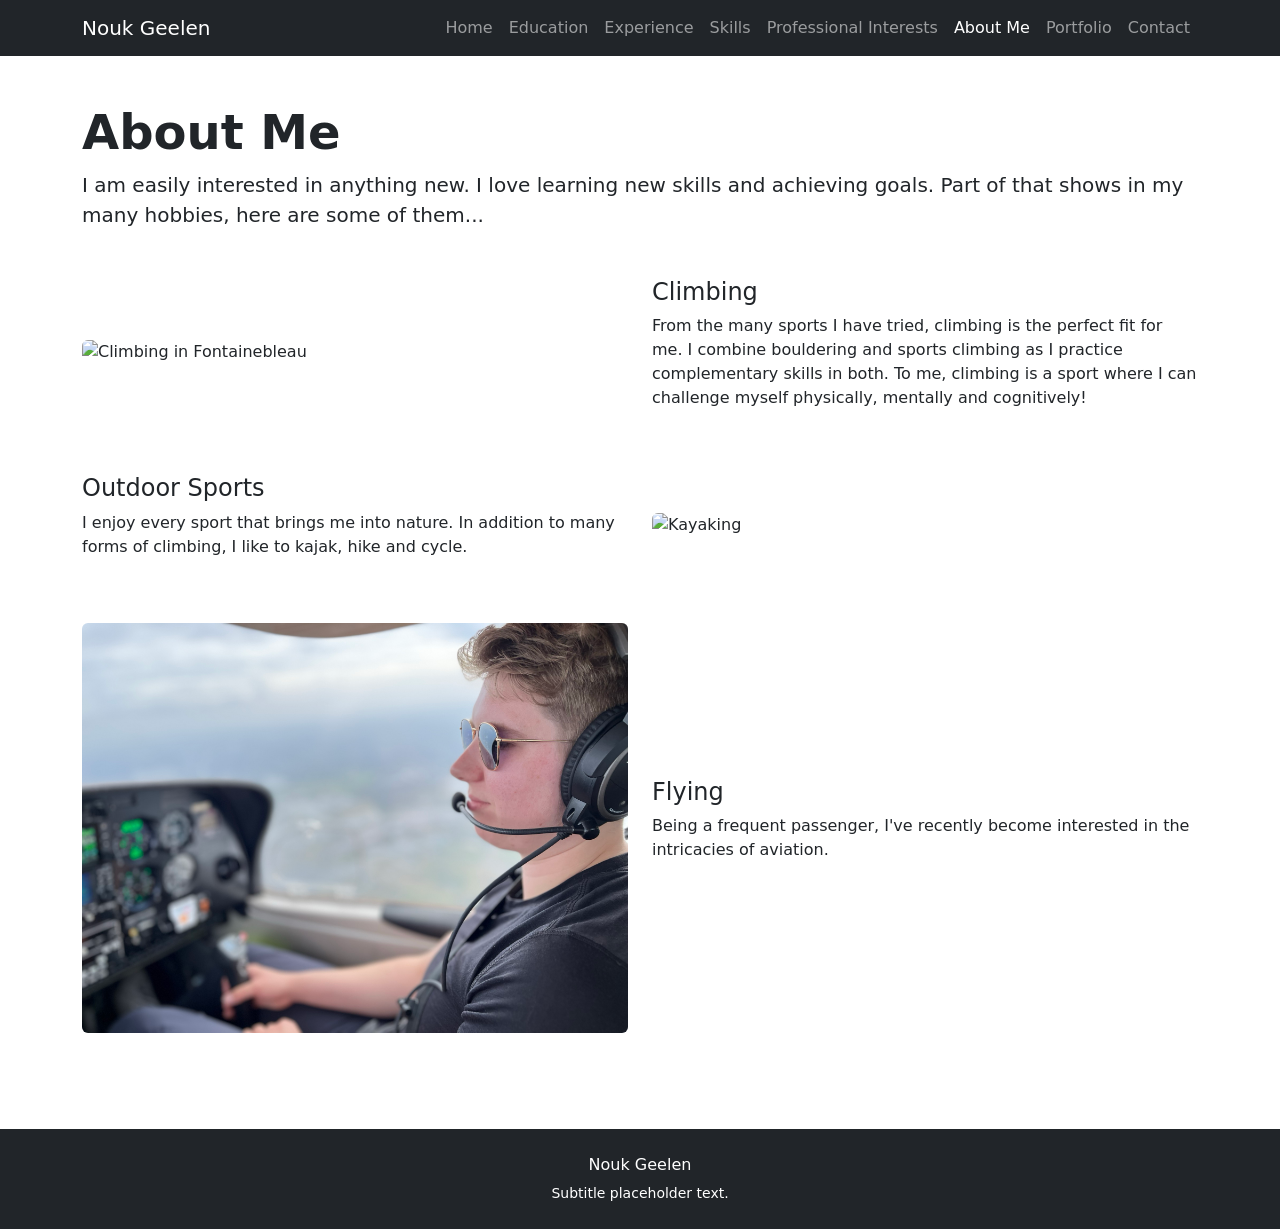
==== pages/about.html @ 08773cd5 "about me" ====
<!DOCTYPE html>
<html lang="nl">
<head>
    <meta charset="UTF-8">
    <meta name="viewport" content="width=device-width, initial-scale=1.0">
    <title>About me - Nouk Geelen</title>

    <!-- Bootstrap 5 CSS -->
    <link href="https://cdn.jsdelivr.net/npm/bootstrap@5.3.8/dist/css/bootstrap.min.css"
          rel="stylesheet">

    <!-- Custom stylesheet -->
    <link rel="stylesheet" href="../css/style.css">
</head>
<body>

    <!-- Navigation -->
    <nav class="navbar navbar-expand-lg navbar-dark bg-dark">
        <div class="container">
            <a class="navbar-brand" href="../index.html">Nouk Geelen</a>

            <button class="navbar-toggler" type="button"
                    data-bs-toggle="collapse" data-bs-target="#mainNav"
                    aria-controls="mainNav" aria-expanded="false"
                    aria-label="Toggle navigation">
                <span class="navbar-toggler-icon"></span>
            </button>

            <div class="collapse navbar-collapse" id="mainNav">
                <ul class="navbar-nav ms-auto">
                    <li class="nav-item">
                        <a class="nav-link" href="../index.html">Home</a>
                    </li>
                    <li class="nav-item">
                        <a class="nav-link" href="education.html">Education</a>
                    </li>
                    <li class="nav-item">
                        <a class="nav-link" href="experience.html">Experience</a>
                    </li>
                    <li class="nav-item">
                        <a class="nav-link" href="skills.html">Skills</a>
                    </li>
                    <li class="nav-item">
                        <a class="nav-link" href="interests.html">Professional Interests</a>
                    </li>
                    <li class="nav-item">
                        <a class="nav-link active" href="about.html">About Me</a>
                    </li>
                    <li class="nav-item">
                        <a class="nav-link" href="portfolio.html">Portfolio</a>
                    </li>
                    <li class="nav-item">
                        <a class="nav-link" href="contact.html">Contact</a>
                    </li>
                </ul>
            </div>
        </div>
    </nav>

    <!-- Main content -->
    <main class="container my-5">
        <h1 class="display-5 fw-bold mb-2">About Me</h1>
        <p class="lead mb-5">I am easily interested in anything new. I love learning new skills and achieving goals. Part of that shows in my many hobbies, here are some of them...</p>

        <!-- Climbing -->
        <div class="row align-items-center mb-5">
            <div class="col-md-6">
                <img src="../images/climbingcollage.png" alt="Climbing in Fontainebleau"
                     class="img-fluid rounded">
            </div>
            <div class="col-md-6 mt-3 mt-md-0">
                <h2 class="h4">Climbing</h2>
                <p>
                    From the many sports I have tried, climbing is the perfect fit for me. I combine bouldering and sports climbing as I practice complementary skills in both.
                    To me, climbing is a sport where I can challenge myself physically, mentally and cognitively!
                </p>
            </div>
        </div>


        <!-- Outdoor Sports -->
        <div class="row align-items-center mb-5 flex-md-row-reverse">
            <div class="col-md-6">
                <img src="../images/outdoorcollage.png" alt="Kayaking"
                     class="img-fluid rounded">
            </div>
            <div class="col-md-6 mt-3 mt-md-0">
                <h2 class="h4">Outdoor Sports</h2>
                <p>I enjoy every sport that brings me into nature. In addition to many forms of climbing, I like to kajak, hike and cycle.</p>
            </div>
        </div>

        <!-- Flying -->
        <div class="row align-items-center mb-5">
            <div class="col-md-6">
                <img src="../images/FlyingDA40.jpeg" alt="Flying"
                     class="img-fluid rounded">
            </div>
            <div class="col-md-6 mt-3 mt-md-0">
                <h2 class="h4">Flying</h2>
                <p>Being a frequent passenger, I've recently become interested in the intricacies of aviation.</p>
            </div>
        </div>
    </main>

    <!-- Footer -->
    <footer class="bg-dark text-white text-center py-4 mt-auto">
        <div class="container">
            <p class="mb-1">Nouk Geelen</p>
            <small>Subtitle placeholder text.</small>
        </div>
    </footer>

    <!-- Bootstrap 5 JS bundle -->
    <script src="https://cdn.jsdelivr.net/npm/bootstrap@5.3.8/dist/js/bootstrap.bundle.min.js"></script>
</body>
</html>
---- css/style.css ----
/* ==========================================================================
   NoukGeelen.nl — Custom Styles
   ========================================================================== */

:root {
  /* Brand colours – adjust as needed */
  --color-primary: #4a90d9;
  --color-secondary: #6c757d;
  --color-bg: #ffffff;
  --color-text: #212529;
}

/* Basic reset / global defaults */
*,
*::before,
*::after {
  margin: 0;
  padding: 0;
  box-sizing: border-box;
}

body {
    color: var(--color-text);
    background-color: var(--color-bg);
    display: flex;
    flex-direction: column;
    min-height: 100vh;
}

main {
    flex: 1;
}

/* Hero section */
.display-4 {
    color: var(--color-primary);
}

/* pages */
.card {
    border-left: 4px solid var(--color-primary);
}
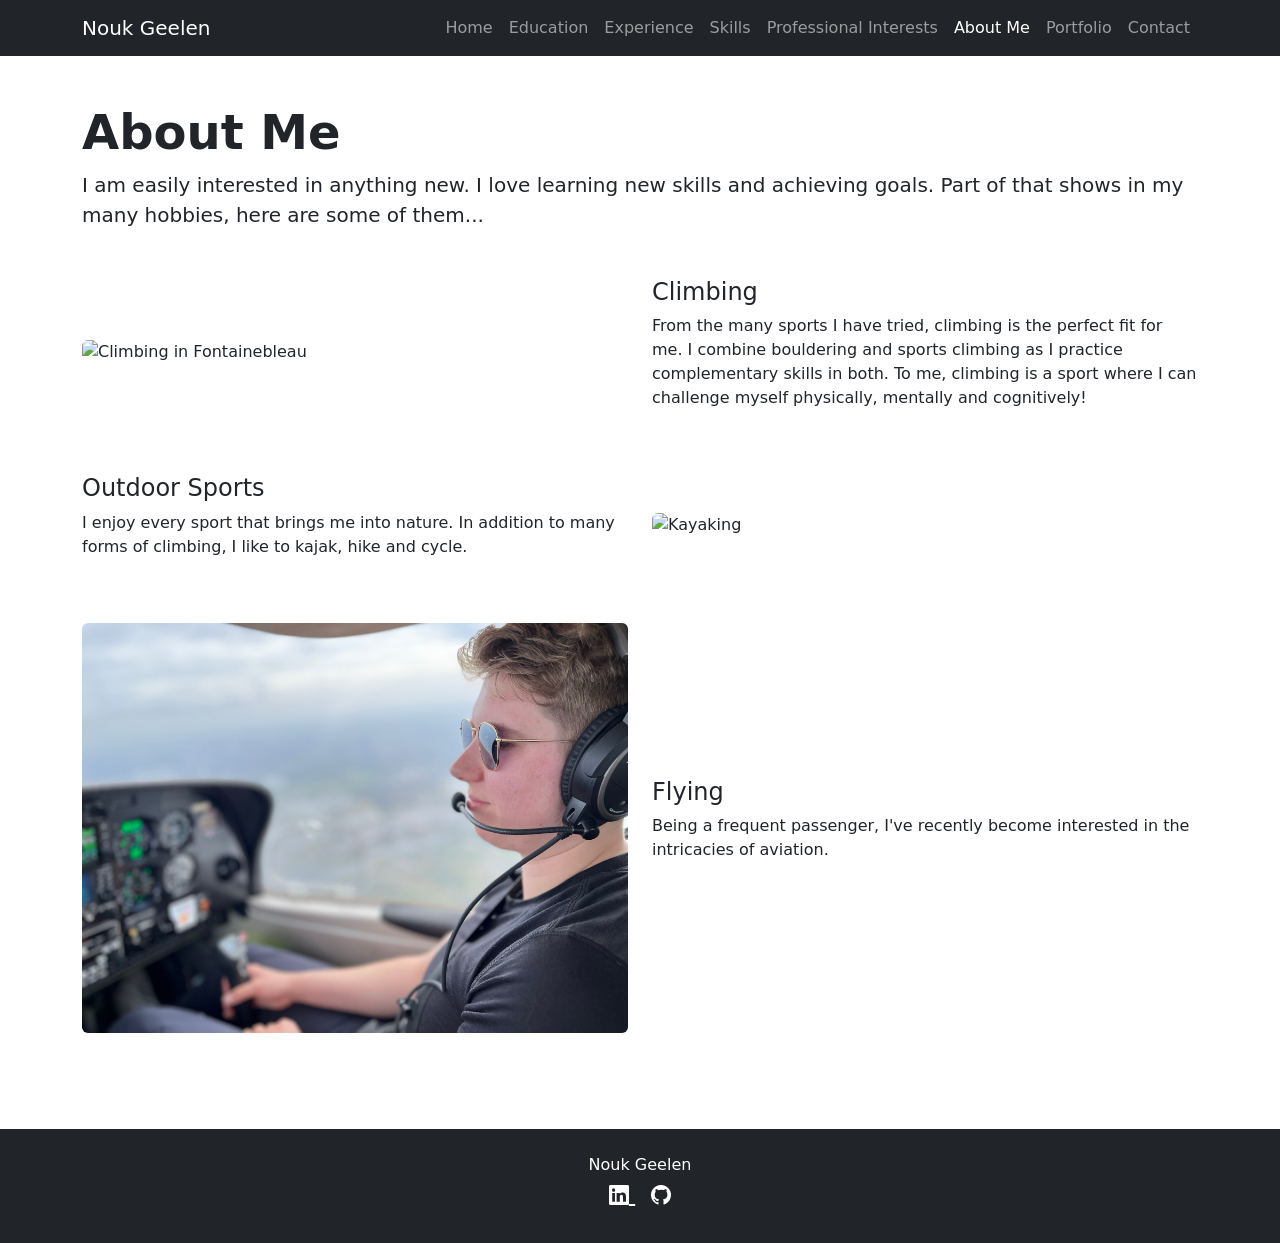
==== commit 3bb6d220: "Added contact icons to footers" ====
--- a/pages/about.html
+++ b/pages/about.html
@@ -8,6 +8,9 @@
     <!-- Bootstrap 5 CSS -->
     <link href="https://cdn.jsdelivr.net/npm/bootstrap@5.3.8/dist/css/bootstrap.min.css"
           rel="stylesheet">
+
+    <!-- Bootstrap Icons -->
+    <link rel="stylesheet" href="https://cdn.jsdelivr.net/npm/bootstrap-icons@1.11.3/font/bootstrap-icons.min.css">
 
     <!-- Custom stylesheet -->
     <link rel="stylesheet" href="../css/style.css">
@@ -107,8 +110,15 @@
     <footer class="bg-dark text-white text-center py-4 mt-auto">
         <div class="container">
             <p class="mb-1">Nouk Geelen</p>
-            <small>Subtitle placeholder text.</small>
-        </div>
+            <div class="mb-2">
+                <a href="https://www.linkedin.com/in/nouk-g-1718b9170/" target="_blank" rel="noopener"
+                   class="text-white me-3 fs-5">
+                    <i class="bi bi-linkedin"></i>
+                </a>
+                <a href="https://github.com/RubberDuckyNouk" target="_blank" rel="noopener"
+                   class="text-white fs-5">
+                    <i class="bi bi-github"></i>
+                </a>
     </footer>
 
     <!-- Bootstrap 5 JS bundle -->
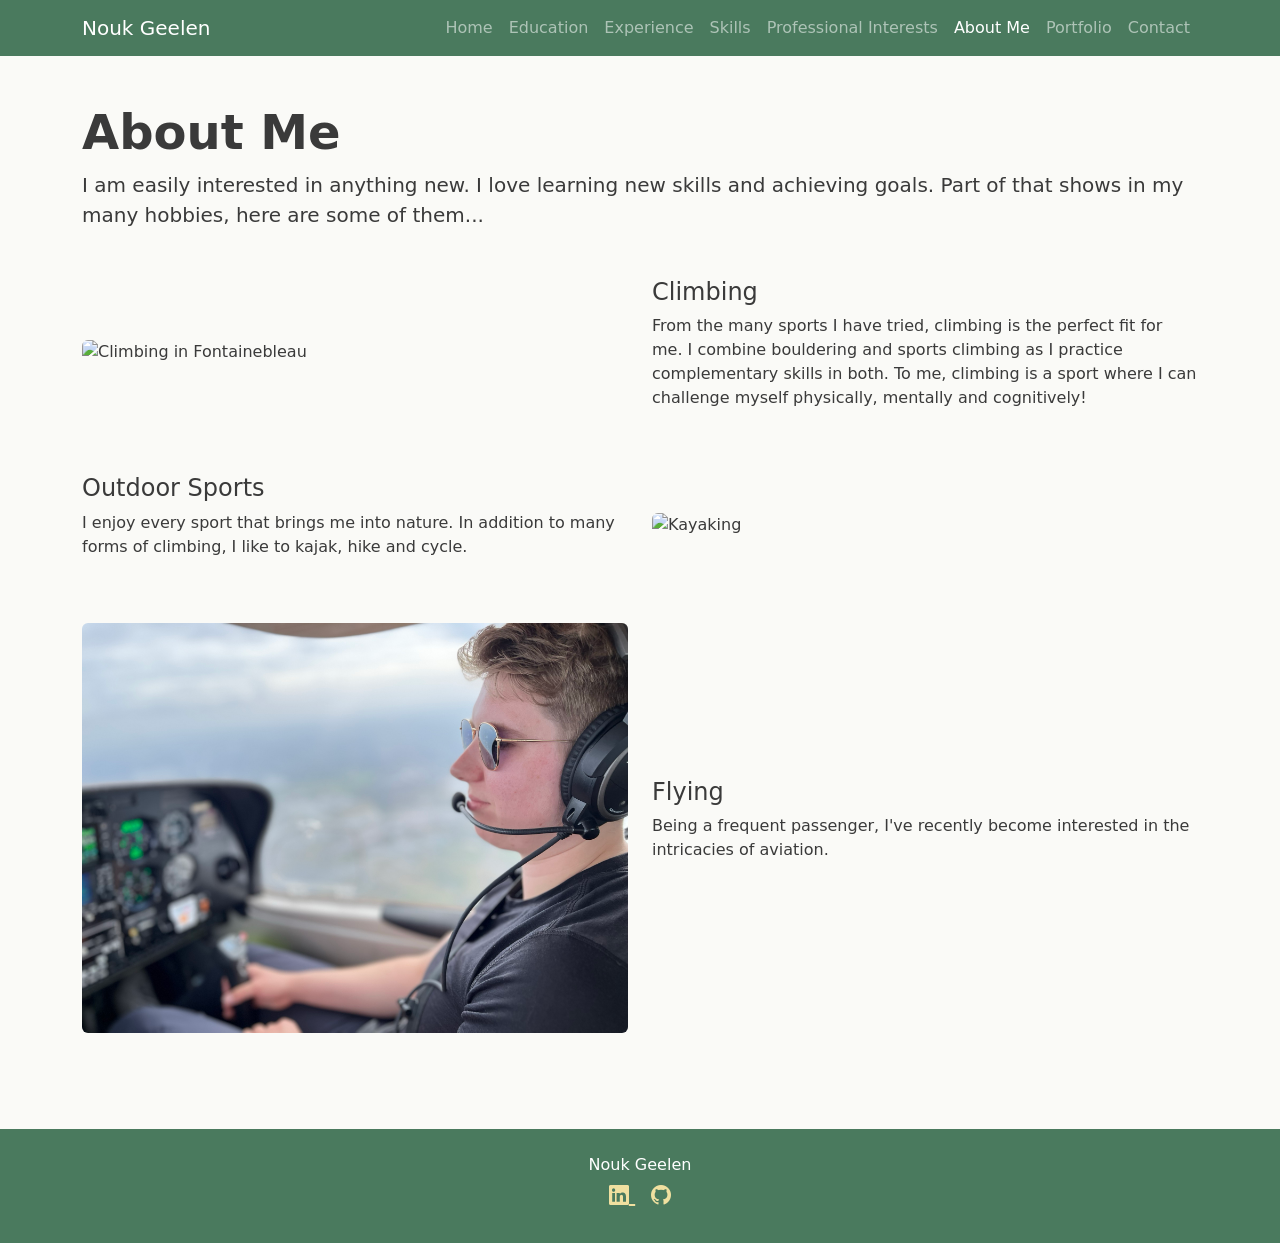
==== commit cee91103: "Fix nul file and add style" ====
--- a/pages/about.html
+++ b/pages/about.html
@@ -18,7 +18,7 @@
 <body>
 
     <!-- Navigation -->
-    <nav class="navbar navbar-expand-lg navbar-dark bg-dark">
+    <nav class="navbar navbar-expand-lg navbar-dark ">
         <div class="container">
             <a class="navbar-brand" href="../index.html">Nouk Geelen</a>
 
@@ -107,16 +107,16 @@
     </main>
 
     <!-- Footer -->
-    <footer class="bg-dark text-white text-center py-4 mt-auto">
+    <footer>
         <div class="container">
             <p class="mb-1">Nouk Geelen</p>
             <div class="mb-2">
                 <a href="https://www.linkedin.com/in/nouk-g-1718b9170/" target="_blank" rel="noopener"
-                   class="text-white me-3 fs-5">
+                   class=" me-3 fs-5">
                     <i class="bi bi-linkedin"></i>
                 </a>
                 <a href="https://github.com/RubberDuckyNouk" target="_blank" rel="noopener"
-                   class="text-white fs-5">
+                   class="fs-5">
                     <i class="bi bi-github"></i>
                 </a>
     </footer>
--- a/css/style.css
+++ b/css/style.css
@@ -3,11 +3,12 @@
    ========================================================================== */
 
 :root {
-  /* Brand colours – adjust as needed */
-  --color-primary: #4a90d9;
-  --color-secondary: #6c757d;
-  --color-bg: #ffffff;
-  --color-text: #212529;
+/* Brand colours */
+    --color-primary: #7aab8e;
+    --color-accent: #f0e0a0;
+    --color-bg: #fafaf7;
+    --color-text: #3a3a3a;
+    --color-nav-bg: #4a7a5e;
 }
 
 /* Basic reset / global defaults */
@@ -19,6 +20,43 @@
   box-sizing: border-box;
 }
 
+/*navbar*/
+.navbar {
+    background-color: var(--color-nav-bg) !important;
+}
+
+
+/* footer */
+.fs-small {
+    font-size: 0.875rem;
+}
+
+footer {
+    background-color: var(--color-nav-bg);
+    color: #fff;
+    text-align: center;
+    padding: 1.5rem 0;
+    margin-top: auto;
+}
+
+    /* Footer social links */
+    footer a {
+        color: var(--color-accent);
+        transition: opacity 0.2s;
+    }
+
+        footer a:hover {
+            color: var(--color-accent);
+            opacity: 0.8;
+        }
+
+
+/*******************************/
+
+main {
+    flex: 1;
+}
+
 body {
     color: var(--color-text);
     background-color: var(--color-bg);
@@ -27,16 +65,47 @@
     min-height: 100vh;
 }
 
-main {
-    flex: 1;
+/* Card styling */
+.card {
+    border-left: 4px solid var(--color-primary);
+    border-top: none;
+    border-right: none;
+    border-bottom: none;
+    box-shadow: 0 2px 8px rgba(0, 0, 0, 0.06);
+    transition: transform 0.2s, box-shadow 0.2s;
 }
+
+    .card:hover {
+        transform: translateY(-3px);
+        box-shadow: 0 6px 16px rgba(0, 0, 0, 0.1);
+    }
 
 /* Hero section */
 .display-4 {
     color: var(--color-primary);
 }
 
-/* pages */
-.card {
-    border-left: 4px solid var(--color-primary);
+/* Buttons */
+.btn-outline-primary {
+    color: var(--color-primary);
+    border-color: var(--color-primary);
 }
+
+    .btn-outline-primary:hover {
+        background-color: var(--color-primary);
+        border-color: var(--color-primary);
+        color: #fff;
+    }
+
+/* Badges */
+.badge.bg-primary {
+    background-color: var(--color-nav-bg) !important; /* dark green for strong skills */
+}
+.badge.bg-secondary {
+    background-color: var(--color-primary) !important;
+}
+
+/*font*/
+.fw-sm {
+    font-weight: 600;
+}
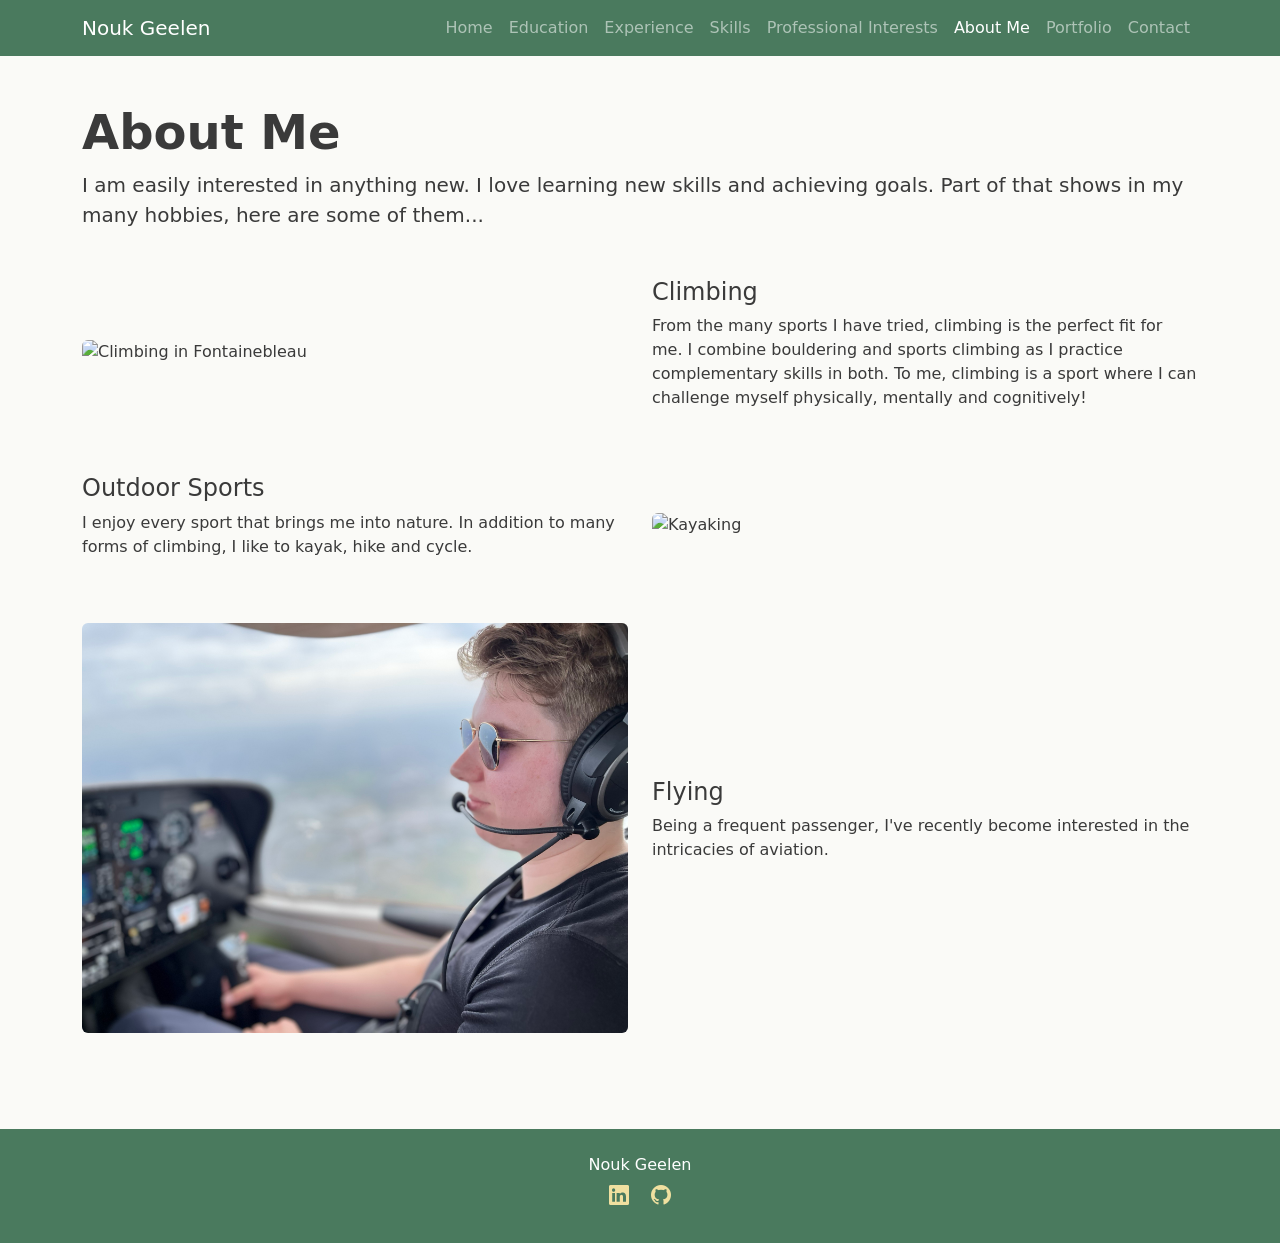
==== commit 90569f7a: "spelling and grammar" ====
--- a/pages/about.html
+++ b/pages/about.html
@@ -89,7 +89,7 @@
             </div>
             <div class="col-md-6 mt-3 mt-md-0">
                 <h2 class="h4">Outdoor Sports</h2>
-                <p>I enjoy every sport that brings me into nature. In addition to many forms of climbing, I like to kajak, hike and cycle.</p>
+                <p>I enjoy every sport that brings me into nature. In addition to many forms of climbing, I like to kayak, hike and cycle.</p>
             </div>
         </div>
 
--- a/css/style.css
+++ b/css/style.css
@@ -39,15 +39,18 @@
     margin-top: auto;
 }
 
+
     /* Footer social links */
     footer a {
         color: var(--color-accent);
         transition: opacity 0.2s;
+        text-decoration: none;
     }
 
         footer a:hover {
             color: var(--color-accent);
             opacity: 0.8;
+            text-decoration: none;
         }
 
 
@@ -85,6 +88,48 @@
     color: var(--color-primary);
 }
 
+/* Hero banner — home page only */
+.hero {
+    background-image: url('../images/BackgroundFont.JPG');
+    background-size: cover;
+    background-position: center;
+    background-repeat: no-repeat;
+    padding: 4rem 0;
+    position: relative;
+}
+
+    .hero::before {
+        content: '';
+        position: absolute;
+        top: 0;
+        left: 0;
+        width: 100%;
+        height: 100%;
+        background-color: rgba(250, 250, 247, 0.65);
+    }
+
+    .hero .container {
+        position: relative;
+    }
+
+/*    .hero p {
+        font-weight: 600*/
+/*    }*/
+
+    .hero .col-md-7 {
+        background-color: rgba(250, 250, 247, 0.7);
+        padding: 2rem;
+        border-radius: 0.5rem;
+    }
+
+    @media (max-width: 767px) {
+        .hero .col-md-7 {
+            width: calc(100% - 2rem);
+            margin: 0 auto;
+        }
+    }
+    
+
 /* Buttons */
 .btn-outline-primary {
     color: var(--color-primary);
@@ -108,4 +153,20 @@
 /*font*/
 .fw-sm {
     font-weight: 600;
-}+}
+
+.link {
+    color: var(--color-primary);
+    text-decoration: none;
+    transition: color 0.2s;
+}
+
+    .link:hover {
+        color: var(--color-nav-bg);
+        text-decoration: underline;
+    }
+
+    .link:visited {
+        color: var(--color-primary);
+    }
+
